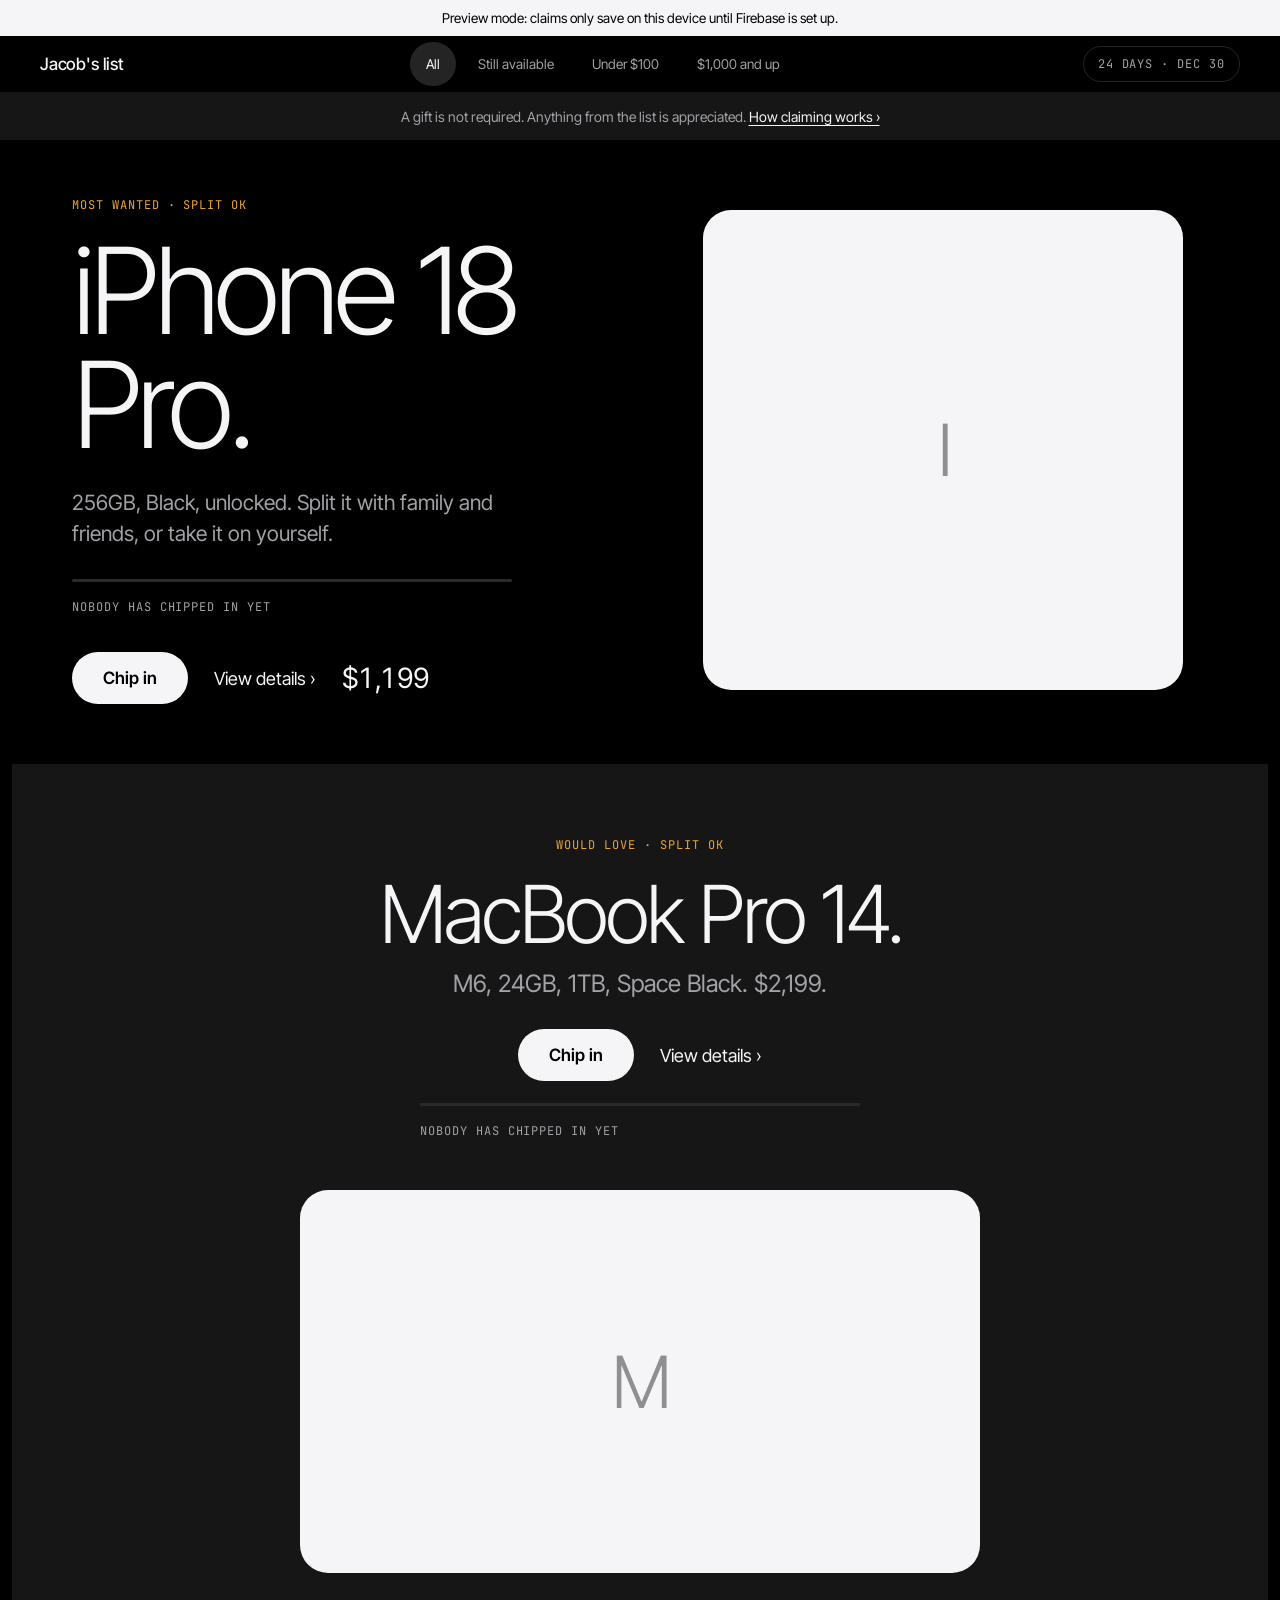
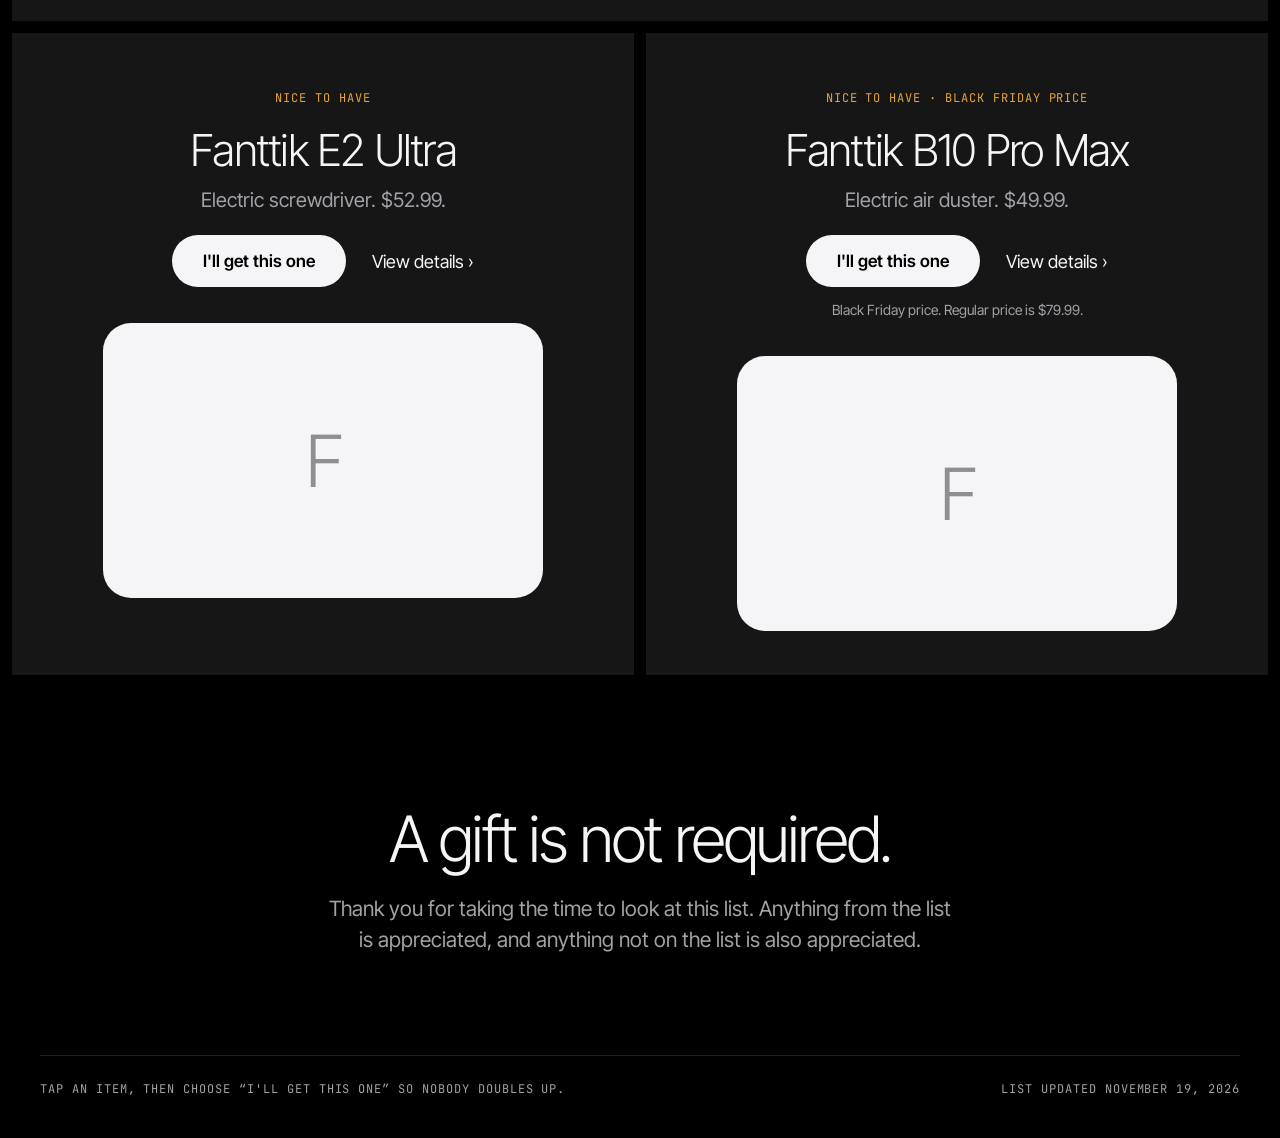
==== site/index.html @ f66cb947 "Add wishlist site, tools and deploy workflow Co-Authored-By: Claude Sonnet 5.5 <noreply@anthropic.co" ====
<!doctype html>
<html lang="en">
<head>
<meta charset="utf-8">
<meta name="viewport" content="width=device-width, initial-scale=1, viewport-fit=cover">
<title>Jacob's Birthday Wishlist</title>
<meta name="description" content="Gift ideas for Jacob's birthday on December 30.">
<meta name="robots" content="noindex,nofollow">
<meta name="color-scheme" content="dark">
<meta name="theme-color" content="#000000">
<meta property="og:type" content="website">
<meta property="og:title" content="Jacob's Birthday Wishlist">
<meta property="og:description" content="Gift ideas for Jacob's birthday on December 30.">
<meta name="twitter:card" content="summary">
<link rel="icon" href="data:image/svg+xml,%3Csvg xmlns='http://www.w3.org/2000/svg' viewBox='0 0 100 100'%3E%3Ctext y='.9em' font-size='90'%3E%F0%9F%8E%81%3C/text%3E%3C/svg%3E">
<link rel="preconnect" href="https://fonts.googleapis.com">
<link rel="preconnect" href="https://fonts.gstatic.com" crossorigin>
<link href="https://fonts.googleapis.com/css2?family=Inter+Tight:wght@300;400;500;600&family=JetBrains+Mono:wght@400;500&display=swap" rel="stylesheet">
<link rel="stylesheet" href="styles.css">
</head>
<body>

<noscript><p style="padding:24px;font-family:system-ui;color:#fff">This page needs JavaScript turned on.</p></noscript>

<!-- Password screen -->
<div id="gate" class="gate" hidden>
  <form id="gateForm" class="gate-card" autocomplete="off">
    <p class="mono amber">Family &amp; friends</p>
    <h1 class="gate-title">A birthday list.</h1>
    <p class="gate-sub">Enter the password from your invite to take a look.</p>
    <label class="sr-only" for="gatePw">Password</label>
    <input id="gatePw" type="password" placeholder="Password" autocapitalize="none" autocorrect="off" spellcheck="false" enterkeyhint="go">
    <p id="gateErr" class="gate-err" role="alert"></p>
    <button class="btn primary full" type="submit">Open the list</button>
    <p class="mini center">We'll remember you on this device.</p>
  </form>
</div>

<!-- The site -->
<div id="app" hidden>
  <div id="preview" class="preview" hidden>Preview mode: claims only save on this device until Firebase is set up.</div>

  <header class="bar" id="bar">
    <div class="bar-in">
      <span class="brand" id="brand"></span>
      <nav class="filters" id="chips" aria-label="Filter items"></nav>
      <span class="count-pill mono" id="countdown"></span>
    </div>
  </header>

  <div class="strip" id="strip"></div>

  <main id="list" aria-live="polite"></main>

  <section class="note" id="note">
    <h2 id="noteTitle"></h2>
    <p id="noteText"></p>
    <dl class="facts" id="facts" hidden></dl>
  </section>

  <section class="about" id="about" hidden></section>

  <footer class="foot mono" id="foot"></footer>

  <!-- Details drawer: slides in from the right -->
  <div class="drawer" id="drawer" aria-hidden="true">
    <div class="scrim" id="scrim"></div>
    <aside class="dpanel" role="dialog" aria-modal="true" aria-labelledby="dTitle">
      <div class="dtop">
        <span class="mono amber" id="dEyebrow"></span>
        <button class="close" id="dClose" type="button" aria-label="Close details">
          <svg width="16" height="16" viewBox="0 0 16 16" aria-hidden="true"><path d="M3 3l10 10M13 3L3 13" stroke="currentColor" stroke-width="1.5" stroke-linecap="round" fill="none"/></svg>
        </button>
      </div>
      <div class="dscroll" id="dScroll"><div id="dBody"></div></div>
      <div class="dfoot" id="dFoot"></div>
    </aside>
  </div>

  <!-- Name prompt, asked once at the first claim -->
  <dialog id="nameDialog" class="dialog">
    <form method="dialog">
      <h3>Who's this from?</h3>
      <p class="mini">So the rest of the family can see who's getting what. We'll remember it on this device.</p>
      <label class="sr-only" for="nameInput">Your name</label>
      <input id="nameInput" type="text" maxlength="40" placeholder="Your name" required autocomplete="given-name" enterkeyhint="done">
      <div class="dialog-actions">
        <button class="btn ghost small" value="cancel" formnovalidate>Cancel</button>
        <button class="btn primary small" value="ok">Continue</button>
      </div>
    </form>
  </dialog>

  <!-- How claiming works -->
  <dialog id="howDialog" class="dialog">
    <form method="dialog">
      <h3>How claiming works</h3>
      <p class="mini">Tap an item to see the details. Choose “I'll get this one” so nobody else buys it too. Bigger items can be split, so you can chip in any amount. Your name is asked once and remembered on this device.</p>
      <div class="dialog-actions">
        <button class="btn primary small" value="ok">Got it</button>
      </div>
    </form>
  </dialog>

  <div class="toast" id="toast" role="status" aria-live="polite"></div>
</div>

<script src="config.js"></script>
<script src="items.js"></script>
<script src="app.js"></script>
</body>
</html>
---- site/styles.css ----
/* Jacob's wishlist: dark showroom. Two blacks, light headlines, mono labels, one amber accent. */
:root{
  --bg:#000; --surface:#161617; --surface2:#0D0D0E;
  --ink:#F5F5F7; --muted:#A1A1A6; --faint:#8E8E93;
  --line:#2A2A2D; --hair:#1E1E21;
  --amber:#E8A33D; --ok:#6FD1A0; --bad:#FF8A80; --plate:#F5F5F7;
  --sans:"Inter Tight",system-ui,-apple-system,"Segoe UI",Roboto,sans-serif;
  --mono:"JetBrains Mono",ui-monospace,Menlo,Consolas,monospace;
  --ease:cubic-bezier(.16,1,.3,1);
}
*{box-sizing:border-box;margin:0;padding:0}
[hidden]{display:none!important}
html{color-scheme:dark;-webkit-text-size-adjust:100%}
body{background:var(--bg);color:var(--ink);font-family:var(--sans);font-size:16px;line-height:1.5;-webkit-font-smoothing:antialiased;min-height:100dvh}
body.lock{overflow:hidden}
a{color:inherit}
button{font:inherit;color:inherit}
img{display:block}
.sr-only{position:absolute;width:1px;height:1px;overflow:hidden;clip:rect(0 0 0 0);white-space:nowrap}
:focus-visible{outline:2px solid var(--ink);outline-offset:3px;border-radius:6px}
.mono{font-family:var(--mono);font-size:12px;letter-spacing:.08em;text-transform:uppercase;color:var(--muted)}
.mono.amber,.amber{color:var(--amber)}
.mini{font-size:14px;line-height:1.5;color:var(--muted)}
.mini.center{text-align:center}
.mini.warn{color:var(--amber)}

/* buttons */
.btn{display:inline-flex;align-items:center;justify-content:center;gap:8px;min-height:52px;padding:0 30px;border-radius:999px;border:1px solid transparent;font:600 17px/1 var(--sans);cursor:pointer;text-decoration:none;transition:background .25s,border-color .25s,transform .15s,opacity .25s}
.btn:active{transform:scale(.98)}
.btn.primary{background:var(--ink);color:#000}
.btn.primary:hover{opacity:.88}
.btn.ghost{background:transparent;border-color:var(--ink);color:var(--ink)}
.btn.ghost:hover{background:rgba(255,255,255,.08)}
.btn.small{min-height:44px;padding:0 22px;font-size:15px}
.btn.full{width:100%}
.btn:disabled{opacity:.4;cursor:not-allowed}
.linkbtn{background:none;border:0;padding:0;text-decoration:underline;text-underline-offset:3px;cursor:pointer;font-size:inherit;color:inherit}
.more{display:inline-flex;align-items:center;min-height:44px;color:var(--ink);text-decoration:none;font-size:18px}
.more:hover{text-decoration:underline;text-underline-offset:4px}

/* password screen */
.gate{min-height:100dvh;display:grid;place-items:center;padding:24px}
.gate-card{width:100%;max-width:400px;background:var(--surface);border:1px solid var(--hair);border-radius:28px;padding:36px 30px 28px;display:flex;flex-direction:column;gap:14px}
.gate-card.shake{animation:shake .35s}
@keyframes shake{25%{transform:translateX(-7px)}75%{transform:translateX(7px)}}
.gate-title{font-weight:300;font-size:46px;line-height:1;letter-spacing:-.05em}
.gate-sub{color:var(--muted);font-size:16px;margin-bottom:4px}
.gate-err{min-height:20px;font-size:14px;color:var(--bad)}
input[type=text],input[type=password]{width:100%;min-height:52px;padding:0 18px;font:inherit;font-size:16px;color:var(--ink);background:var(--surface2);border:1px solid var(--line);border-radius:16px}
input::placeholder{color:var(--faint)}
input:focus-visible{outline:2px solid var(--ink);outline-offset:1px}

/* ribbon, glass bar, strip */
.preview{background:var(--ink);color:#000;font-size:13.5px;text-align:center;padding:8px 14px}
.bar{position:sticky;top:0;z-index:40;background:rgba(0,0,0,.6);-webkit-backdrop-filter:blur(24px) saturate(180%);backdrop-filter:blur(24px) saturate(180%);border-bottom:1px solid rgba(255,255,255,.08)}
.bar-in{max-width:1440px;margin:0 auto;min-height:56px;display:flex;align-items:center;justify-content:space-between;gap:12px;padding:0 40px}
.brand{font-size:17px;font-weight:500;letter-spacing:-.01em;white-space:nowrap}
.filters{display:flex;gap:6px}
.pill-btn{min-height:44px;padding:0 16px;border-radius:999px;border:0;background:transparent;color:var(--muted);font-size:13.5px;cursor:pointer;white-space:nowrap;transition:background .3s,color .3s}
.pill-btn:hover{color:var(--ink)}
.pill-btn[aria-pressed=true]{background:rgba(255,255,255,.14);color:var(--ink)}
.count-pill{border:1px solid rgba(255,255,255,.14);border-radius:999px;padding:8px 14px;white-space:nowrap}
.strip{background:var(--surface);text-align:center;padding:13px 20px;font-size:14px;color:var(--muted)}
.strip .linkbtn{color:var(--ink)}

/* hero */
.hero{max-width:1280px;margin:0 auto;display:grid;grid-template-columns:minmax(0,1.1fr) minmax(0,1fr);gap:24px;align-items:center;padding:56px 72px 48px}
.eyebrow{margin-bottom:20px}
.display{font-weight:300;font-size:clamp(56px,9.5vw,120px);line-height:.95;letter-spacing:-.055em}
.display.md{font-size:clamp(46px,6.5vw,80px);line-height:1;letter-spacing:-.05em}
.display.sm{font-size:clamp(34px,4vw,44px);line-height:1.05;letter-spacing:-.04em}
.lede{margin-top:26px;font-size:clamp(17px,2vw,21px);line-height:1.45;color:var(--muted);max-width:440px}
.sub{margin-top:14px;font-size:clamp(18px,2.2vw,24px);line-height:1.3;color:var(--muted)}
.actions{display:flex;align-items:center;flex-wrap:wrap;gap:6px 26px;margin-top:30px}
.actions.center{justify-content:center}
.price{font-size:28px;letter-spacing:-.02em;font-variant-numeric:tabular-nums}
.hero-art{display:grid;place-items:center;text-decoration:none}

/* product plates (light, because store photos have white backgrounds) */
.plate{background:var(--plate);border-radius:28px;display:grid;place-items:center;overflow:hidden;position:relative}
.plate img{max-width:86%;max-height:86%;object-fit:contain}
.hero-art .plate{width:min(100%,480px);aspect-ratio:1}
.ph{font-size:72px;font-weight:300;color:var(--faint);letter-spacing:-.05em}
.ph.big{font-size:110px}

/* progress + avatars */
.progress{margin-top:30px;max-width:440px;width:100%}
.module .progress,.tile .progress{margin:22px auto 0}
.bar-track{height:3px;background:var(--line);border-radius:2px;overflow:hidden}
.bar-track i{display:block;height:100%;background:var(--ink);border-radius:2px;transition:width .6s var(--ease)}
.prow{display:flex;align-items:center;justify-content:space-between;gap:16px;margin-top:10px;min-height:30px}
.avatars{display:flex;--ring:var(--surface)}
.hero .avatars{--ring:#000}
.dpanel .avatars{--ring:#1b1b1c}
.av{box-sizing:border-box;width:30px;height:30px;margin-left:-9px;border-radius:50%;border:2px solid var(--ring);display:grid;place-items:center;font-size:12px;font-weight:600;color:var(--ink)}
.av:first-child{margin-left:0}
.av.more{background:var(--surface2)!important;border-color:var(--line);color:var(--muted);font-weight:500;font-size:11px}

/* claimed indicator + ghosted state */
.claimed{display:inline-flex;align-items:center;gap:8px;margin-top:22px;padding:8px 16px 8px 12px;border:1px solid var(--line);border-radius:999px;background:var(--surface2);font-size:15px;font-weight:500;color:var(--ink)}
.is-taken .display,.is-taken .sub,.is-taken .lede,.is-taken .price{color:var(--faint)}
.is-taken .art{opacity:.6}
.is-taken .eyebrow{color:var(--muted)}

/* modules + tiles */
.modules,.tiles{margin-left:12px;margin-right:12px}
.modules{display:grid;gap:12px}
.hero + .modules,.hero + .tiles,.modules + .tiles{margin-top:12px}
#list > .tiles:first-child{margin-top:20px}
.module{background:var(--surface);text-align:center;padding:72px 24px 48px;display:flex;flex-direction:column;align-items:center}
.module-art{display:block;width:min(100%,680px);margin-top:44px;text-decoration:none}
.module-art .plate{aspect-ratio:16/9}
.tiles{display:grid;grid-template-columns:repeat(2,minmax(0,1fr));gap:12px}
.tile{background:var(--surface);text-align:center;padding:56px 24px 44px;display:flex;flex-direction:column;align-items:center}
.tile:last-child:nth-child(odd){grid-column:1/-1}
.tile .sub{font-size:clamp(17px,2vw,20px)}
.tile .actions{margin-top:22px}
.tile-art{display:block;width:min(100%,440px);margin-top:36px;text-decoration:none}
.tile-art .plate{aspect-ratio:16/10}
.tile .note-line{margin-top:12px;font-size:14px;color:var(--muted)}
.empty{text-align:center;color:var(--muted);padding:80px 24px}

/* motion */
.art{transition:transform .7s var(--ease)}
@media (hover:hover){.hov:hover .art{transform:translateY(-8px) scale(1.03)}}
.fade{animation:fadeUp .7s var(--ease) both;animation-delay:calc(var(--i,0) * 80ms)}
@keyframes fadeUp{from{opacity:0;transform:translateY(14px)}to{opacity:1;transform:none}}

/* closing note, facts, footer */
.note{text-align:center;padding:clamp(72px,12vw,130px) 24px clamp(56px,9vw,100px)}
.note h2{font-weight:300;font-size:clamp(38px,6vw,64px);line-height:1.05;letter-spacing:-.05em}
.note p{max-width:640px;margin:22px auto 0;font-size:clamp(17px,2vw,21px);line-height:1.45;color:var(--muted)}
.facts{display:flex;flex-wrap:wrap;gap:14px 44px;justify-content:center;margin-top:38px}
.facts div{display:flex;flex-direction:column;gap:4px}
.facts dd{font-size:18px}
.about{max-width:1100px;margin:0 auto;padding:0 24px 60px}
.about-grid{display:grid;grid-template-columns:repeat(auto-fill,minmax(240px,1fr));gap:12px}
.about-grid div{background:var(--surface);border-radius:20px;padding:20px 22px}
.about-grid h4{margin-bottom:6px}
.foot{display:flex;flex-wrap:wrap;justify-content:space-between;gap:12px 24px;margin:0 40px;padding:24px 0 calc(40px + env(safe-area-inset-bottom));border-top:1px solid var(--hair)}

/* details drawer */
.drawer{position:fixed;inset:0;z-index:90;visibility:hidden;pointer-events:none;transition:visibility 0s linear .55s}
.drawer.open{visibility:visible;pointer-events:auto;transition-delay:0s}
.scrim{position:absolute;inset:0;background:rgba(0,0,0,.62);opacity:0;transition:opacity .4s}
.drawer.open .scrim{opacity:1}
.dpanel{position:absolute;top:0;right:0;bottom:0;width:min(520px,100vw);display:flex;flex-direction:column;background:rgba(22,22,23,.88);-webkit-backdrop-filter:blur(30px) saturate(180%);backdrop-filter:blur(30px) saturate(180%);border-left:1px solid rgba(255,255,255,.08);box-shadow:-24px 0 60px rgba(0,0,0,.5);transform:translateX(100%);transition:transform .55s var(--ease)}
.drawer.open .dpanel{transform:none}
.dtop{display:flex;justify-content:space-between;align-items:center;gap:12px;padding:20px 24px 0}
.close{width:44px;height:44px;border-radius:50%;border:1px solid var(--line);background:transparent;display:grid;place-items:center;cursor:pointer;flex:none}
.close:hover{background:rgba(255,255,255,.08)}
.dscroll{flex:1;overflow-y:auto;overscroll-behavior:contain;padding:16px 24px 28px}
.dfoot{display:flex;gap:12px;padding:16px 24px calc(20px + env(safe-area-inset-bottom));border-top:1px solid var(--line);background:rgba(22,22,23,.92)}
.dfoot:empty{display:none}
.dfoot .btn{flex:1;min-height:52px;padding:0 14px;font-size:16px;text-align:center}

.stage{position:relative;aspect-ratio:4/3;background:var(--plate);border-radius:24px;overflow:hidden;display:grid;place-items:center}
.slides{display:flex;width:100%;height:100%;overflow-x:auto;scroll-snap-type:x mandatory;scrollbar-width:none}
.slides::-webkit-scrollbar{display:none}
.slide{flex:0 0 100%;height:100%;scroll-snap-align:center;display:grid;place-items:center;padding:14px}
.slide img{max-width:100%;max-height:100%;object-fit:contain}
.nav{position:absolute;top:50%;transform:translateY(-50%);width:40px;height:40px;border-radius:50%;border:0;background:rgba(0,0,0,.7);color:#fff;font-size:22px;cursor:pointer;display:none;place-items:center;padding-bottom:3px}
@media (hover:hover){.nav{display:grid}}
.nav:disabled{opacity:.25;cursor:default}
.nav.prev{left:10px}.nav.next{right:10px}
.count{position:absolute;right:14px;bottom:12px;background:rgba(0,0,0,.7);color:#fff;padding:3px 10px;border-radius:99px;font-variant-numeric:tabular-nums}
.thumbs{display:flex;gap:10px;margin-top:12px;flex-wrap:wrap}
.thumbs button{width:84px;height:76px;border-radius:16px;background:var(--plate);border:1px solid var(--line);padding:6px;cursor:pointer;opacity:.6;overflow:hidden;transition:opacity .25s}
.thumbs button:hover{opacity:.9}
.thumbs button.on{opacity:1;border:1.5px solid var(--ink)}
.thumbs img{width:100%;height:100%;object-fit:contain}
.dtitle{margin-top:26px;font-weight:300;font-size:clamp(30px,5vw,40px);line-height:1.05;letter-spacing:-.045em}
.dprice{display:flex;align-items:center;gap:14px;margin-top:10px;font-size:26px;letter-spacing:-.02em;font-variant-numeric:tabular-nums}
.tag{font-family:var(--mono);font-size:11px;letter-spacing:.08em;text-transform:uppercase;color:var(--amber);border:1px solid rgba(232,163,61,.4);border-radius:99px;padding:3px 10px}
.dsec{margin-top:30px}
.dsec .label{margin-bottom:8px;display:block}
.dsec p{color:var(--ink);white-space:pre-line}
.dsec h5{font-size:13px;font-weight:600;margin:14px 0 2px}
.dsec h5.ok{color:var(--ok)}.dsec h5.no{color:var(--bad)}
.rows{border-bottom:1px solid var(--line)}
.rows > *{display:flex;justify-content:space-between;align-items:center;gap:16px;padding:13px 0;border-top:1px solid var(--line);font-size:16px;text-decoration:none;color:var(--ink)}
.rows dt{color:var(--muted)}
.rows dd{text-align:right}
.rows a:hover .rname{text-decoration:underline;text-underline-offset:3px}
.lowest{margin-left:8px;font-family:var(--mono);font-size:11px;letter-spacing:.08em;color:var(--amber)}
.rprice{font-variant-numeric:tabular-nums}
.dnote{margin-top:12px;font-size:14.5px;color:var(--muted)}

.claim{margin-top:22px;background:var(--surface2);border:1px solid var(--line);border-radius:20px;padding:18px;display:flex;flex-direction:column;gap:12px}
.claim.taken{border-color:rgba(111,209,160,.35)}
.claim .who{font-size:17px}
.claim .label{font-family:var(--mono);font-size:12px;letter-spacing:.08em;text-transform:uppercase;color:var(--muted)}
.claim .or{text-align:center;font-size:13px;color:var(--muted)}
.amt-chips{display:flex;gap:8px;flex-wrap:wrap}
.amt-chips button{min-height:44px;padding:0 16px;border-radius:999px;border:1px solid var(--line);background:transparent;font-weight:500;cursor:pointer;font-size:15px}
.amt-chips button:hover{border-color:var(--muted)}
.amt-chips button.on{background:var(--ink);border-color:var(--ink);color:#000}
.amt-row{display:flex;gap:8px}
.amt-row input{flex:1;min-width:0}
.amt-row .btn{flex:none}
.givers{list-style:none;display:flex;flex-direction:column;gap:8px;font-size:15px}
.givers li{display:flex;align-items:center;gap:10px}
.givers li span{flex:1}
.givers b{font-variant-numeric:tabular-nums;font-weight:500}
.givers .x{background:none;border:0;color:var(--muted);text-decoration:underline;text-underline-offset:3px;font-size:13px;cursor:pointer;min-height:32px}
.pledgers{display:flex;align-items:center;gap:12px;margin-top:14px;font-size:15px;color:var(--muted)}

/* dialogs, toast */
.dialog{margin:auto;width:min(400px,calc(100vw - 32px));border:1px solid var(--line);border-radius:26px;padding:28px;background:var(--surface);color:var(--ink);box-shadow:0 24px 70px rgba(0,0,0,.6)}
.dialog::backdrop{background:rgba(0,0,0,.6)}
.dialog h3{font-weight:300;font-size:30px;letter-spacing:-.04em;margin-bottom:8px}
.dialog input{margin:16px 0 18px}
.dialog-actions{display:flex;gap:10px;justify-content:flex-end;margin-top:18px}
.dialog input + .dialog-actions{margin-top:0}
.toast{position:fixed;left:50%;bottom:calc(24px + env(safe-area-inset-bottom));transform:translate(-50%,30px);opacity:0;pointer-events:none;z-index:120;display:flex;align-items:center;gap:14px;background:rgba(40,40,43,.92);-webkit-backdrop-filter:blur(20px);backdrop-filter:blur(20px);border:1px solid rgba(255,255,255,.1);color:var(--ink);font-size:15px;font-weight:500;padding:12px 20px;border-radius:99px;max-width:calc(100vw - 32px);transition:opacity .3s,transform .3s var(--ease)}
.toast.show{opacity:1;transform:translate(-50%,0);pointer-events:auto}
.toast button{background:none;border:0;color:var(--amber);font-weight:600;cursor:pointer;padding:6px 4px;min-height:32px}

/* phones */
@media (max-width:900px){
  .hero{grid-template-columns:1fr;padding:34px 22px 30px;gap:30px}
  .hero-art .plate{width:min(100%,380px)}
  .foot{margin:0 22px}
}
@media (max-width:760px){
  .bar-in{flex-wrap:wrap;padding:0 16px;min-height:0}
  .brand{padding:14px 0 4px}
  .count-pill{margin-top:8px}
  .filters{order:3;width:100%;overflow-x:auto;scrollbar-width:none;padding:2px 0 8px}
  .filters::-webkit-scrollbar{display:none}
  .hide-sm{display:none}
  .tiles{grid-template-columns:1fr}
  .module{padding:52px 20px 36px}
  .tile{padding:44px 20px 36px}
  .actions{gap:4px 22px}
  .price{font-size:24px}
}

@media (prefers-reduced-motion:reduce){
  *{animation:none!important;transition:none!important;scroll-behavior:auto!important}
  .hov:hover .art{transform:none!important}
}

@media print{
  body{background:#fff;color:#000}
  .preview,.bar,.strip,.drawer,.dialog,.toast,.actions,.more{display:none!important}
  .hero,.module,.tile{background:#fff;color:#000;break-inside:avoid}
  .display,.sub,.lede{color:#000!important}
}
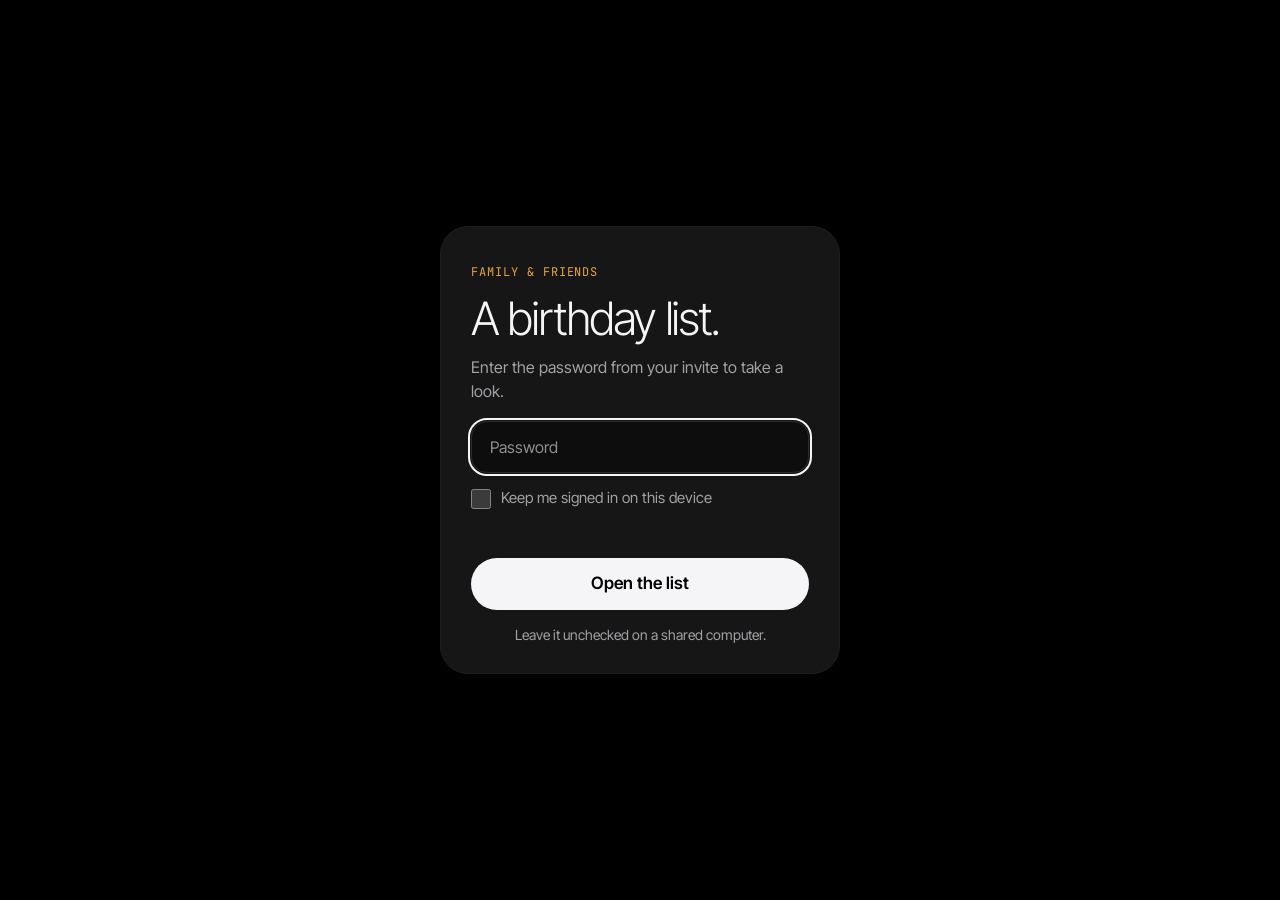
==== commit 1fc1ada2: "Password screen: choose whether to stay signed in Co-Authored-By: Claude Sonnet 5.5 <noreply@anthrop" ====
--- a/site/index.html
+++ b/site/index.html
@@ -30,9 +30,10 @@
     <p class="gate-sub">Enter the password from your invite to take a look.</p>
     <label class="sr-only" for="gatePw">Password</label>
     <input id="gatePw" type="password" placeholder="Password" autocapitalize="none" autocorrect="off" spellcheck="false" enterkeyhint="go">
+    <label class="keep"><input type="checkbox" id="gateKeep"><span>Keep me signed in on this device</span></label>
     <p id="gateErr" class="gate-err" role="alert"></p>
     <button class="btn primary full" type="submit">Open the list</button>
-    <p class="mini center">We'll remember you on this device.</p>
+    <p class="mini center">Leave it unchecked on a shared computer.</p>
   </form>
 </div>
 
--- a/site/styles.css
+++ b/site/styles.css
@@ -247,3 +247,23 @@
   .hero,.module,.tile{background:#fff;color:#000;break-inside:avoid}
   .display,.sub,.lede{color:#000!important}
 }
+
+/* Photos: white backgrounds melt into the light plate. "fill" (items.js) crops in so a small product is not lost in a wide photo. */
+.plate img,.slide img,.thumbs img{mix-blend-mode:multiply}
+.plate img.fill,.slide img.fill,.thumbs img.fill{width:100%;height:100%;max-width:none;max-height:none;object-fit:cover;transform:scale(var(--z,1))}
+.slide:has(img.fill){padding:0}
+.thumbs button:has(img.fill){padding:0}
+.stage.wide{aspect-ratio:16/9}
+@media (max-width:760px){.stage.wide{aspect-ratio:4/3}}
+
+/* Uncropped photos (any shape): always shown whole, centered, with a little breathing room. */
+.plate img:not(.fill){position:absolute;inset:0;width:100%;height:100%;max-width:none;max-height:none;object-fit:contain;padding:7%;box-sizing:border-box}
+.slide img:not(.fill){width:100%;height:100%;max-width:none;max-height:none;object-fit:contain}
+
+/* Details gallery: the slides fill the frame exactly, so a photo can never be taller than it. */
+.stage .slides{position:absolute;inset:0;height:auto}
+.slide{position:relative}
+.slide img:not(.fill){position:absolute;inset:0;padding:14px;box-sizing:border-box}
+
+.keep{display:flex;align-items:center;gap:10px;font-size:15px;color:var(--muted);cursor:pointer}
+.keep input{width:20px;height:20px;accent-color:#F5F5F7;flex:none}
